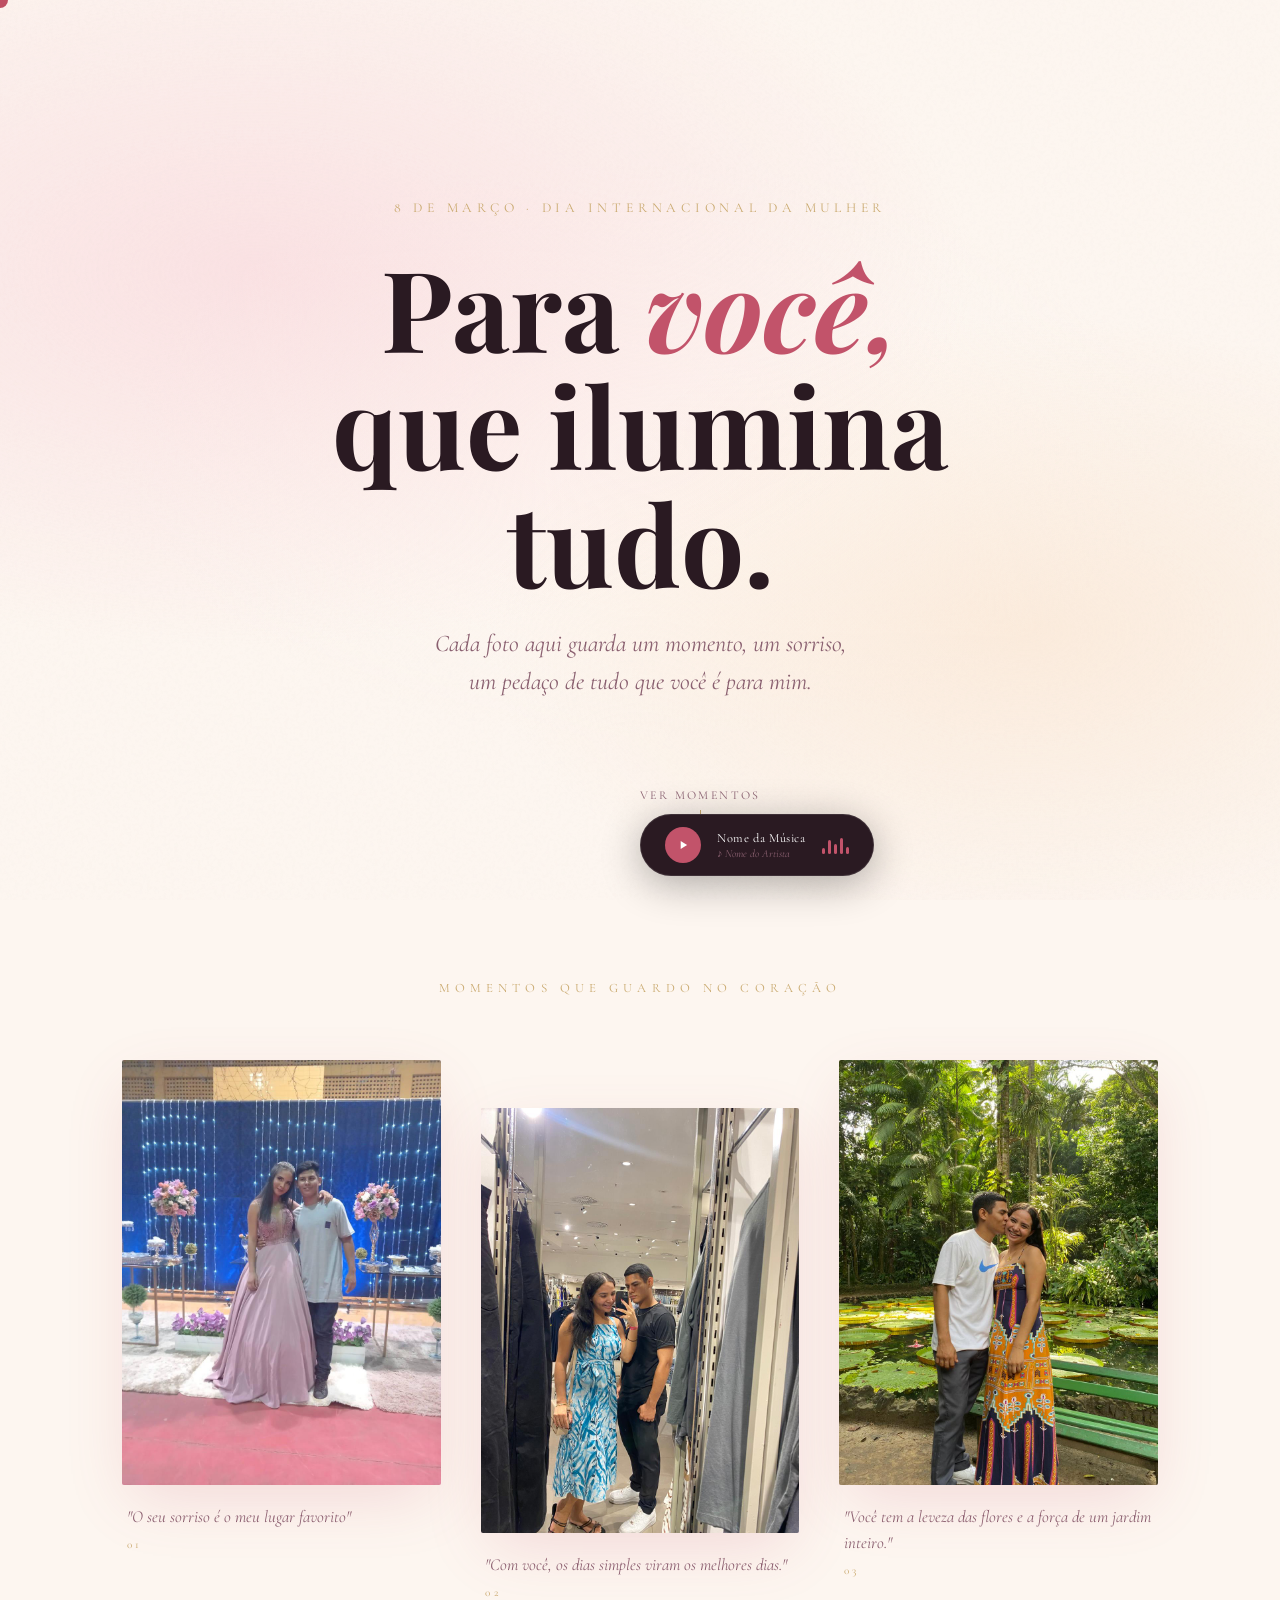
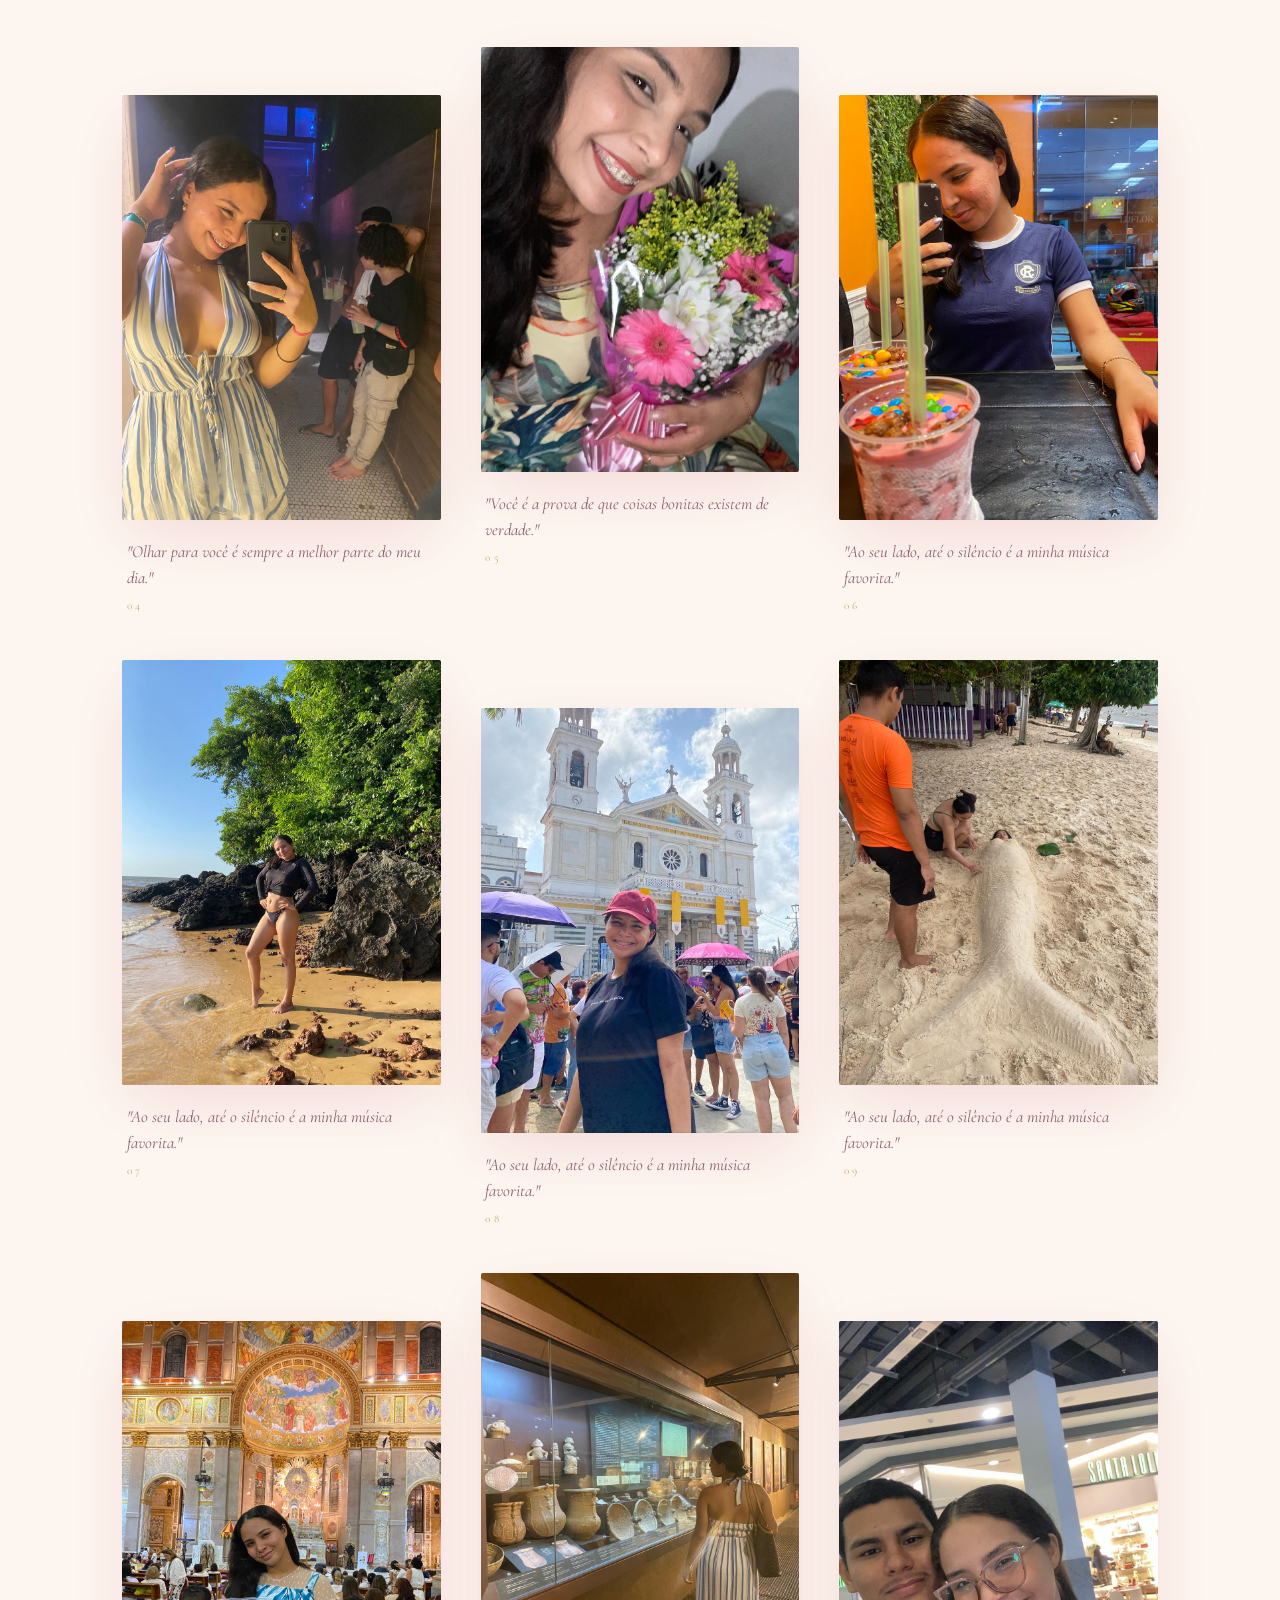
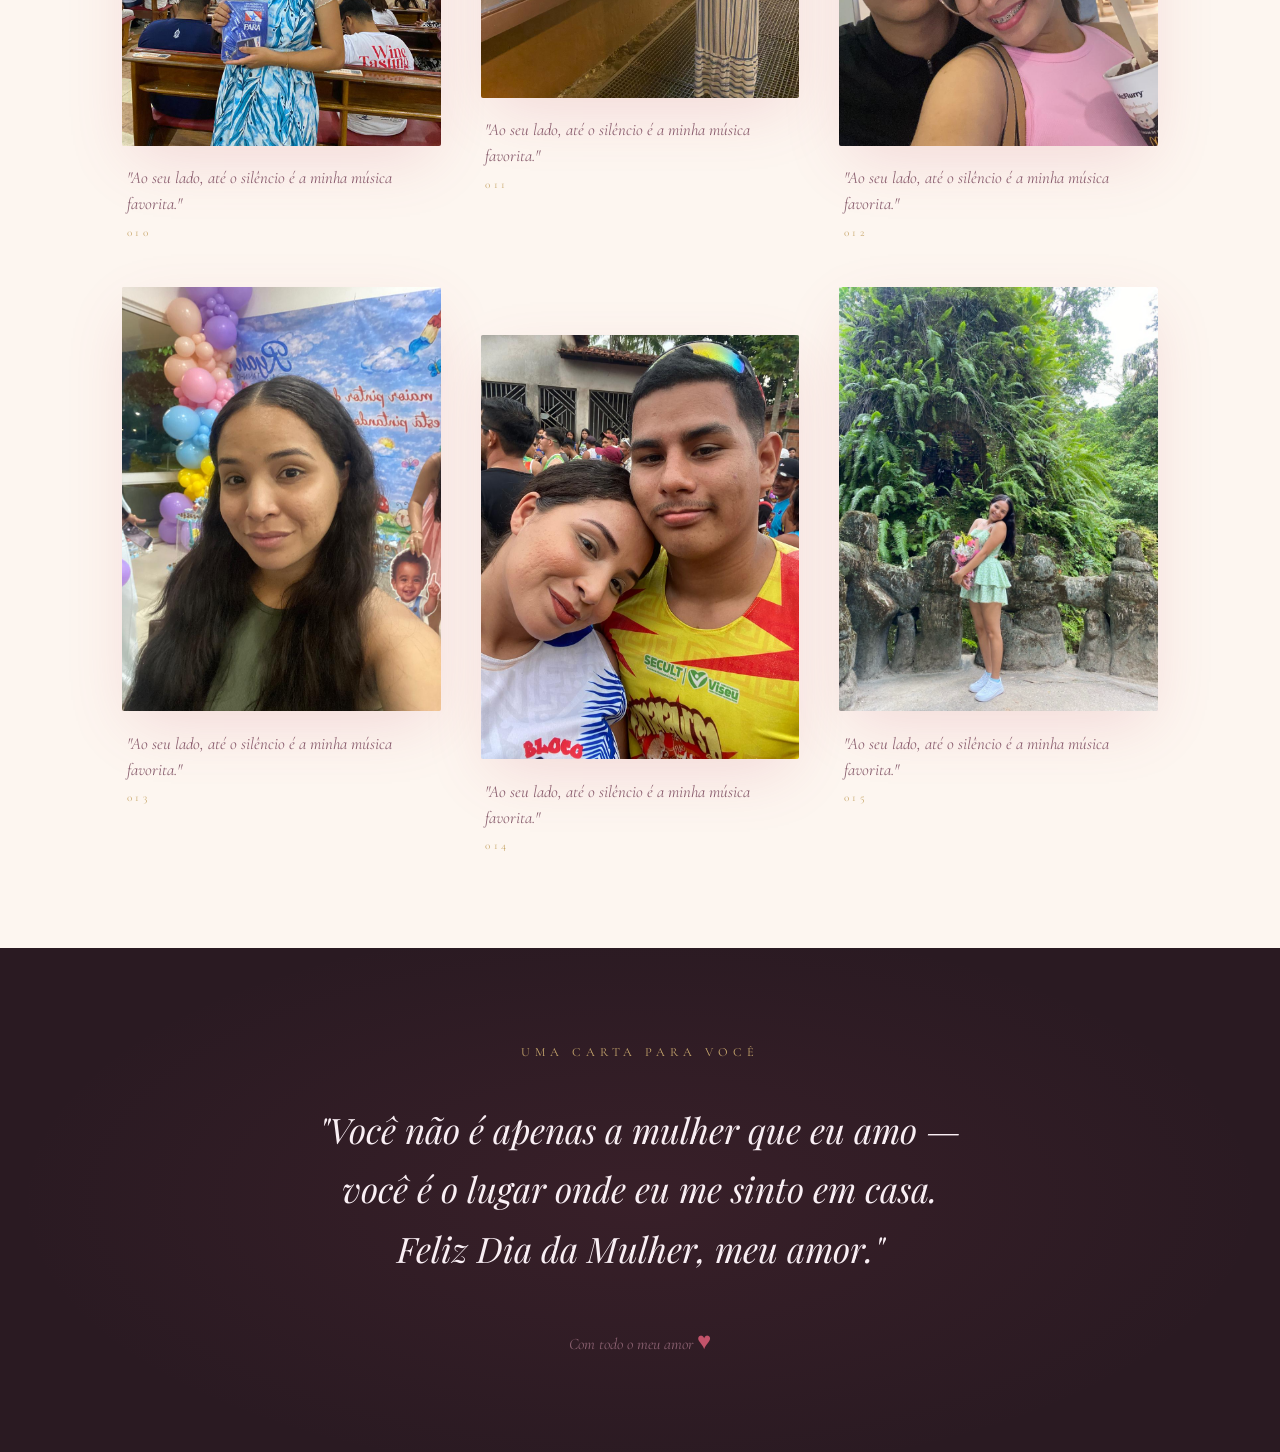
==== index.html @ 866d2bb1 "Primeiro commit" ====
<!DOCTYPE html>
<html lang="pt-BR">
<head>
  <meta charset="UTF-8" />
  <meta name="viewport" content="width=device-width, initial-scale=1.0"/>
  <title>Para Você — 8 de Março 💐</title>
  <link href="https://fonts.googleapis.com/css2?family=Playfair+Display:ital,wght@0,400;0,700;1,400;1,700&family=Cormorant+Garamond:ital,wght@0,300;0,400;1,300;1,400&display=swap" rel="stylesheet"/>
  <link rel="stylesheet" href="style.css"/>
</head>
<body>

  <div id="cursor"></div>

  <div id="petals"></div>
  <section id="hero">
    <div class="petal-bg"></div>
    <p class="hero-date">8 de Março · Dia Internacional da Mulher</p>
    <h1 class="hero-title">Para <em>você,</em><br>que ilumina<br>tudo.</h1>
    <p class="hero-sub">
      Cada foto aqui guarda um momento, um sorriso,<br>
      um pedaço de tudo que você é para mim.
    </p>
    <div class="scroll-hint">
      ver momentos
      <span></span>
    </div>
  </section>

  <section id="gallery">
    <p class="section-label">Momentos que guardo no coração</p>
    <div class="photo-grid" id="photoGrid">
      <!-- Cards gerados pelo script.js -->
    </div>
  </section>

  <section id="carta">
    <p class="carta-label">Uma carta para você</p>
    <p class="carta-text">
      "Você não é apenas a mulher que eu amo —<br>
      você é o lugar onde eu me sinto em casa.<br>
      Feliz Dia da Mulher, meu amor."
    </p>
    <p class="carta-assinatura">
      Com todo o meu amor <span class="heart-deco">♥</span>
    </p>
  </section>
  <div id="music-bar">
    <button class="music-btn" id="playBtn" title="Play/Pause">
      <svg id="playIcon"  viewBox="0 0 24 24"><path d="M8 5v14l11-7z"/></svg>
      <svg id="pauseIcon" viewBox="0 0 24 24" style="display:none"><path d="M6 19h4V5H6zm8-14v14h4V5z"/></svg>
    </button>
    <div class="music-info">
      <span class="music-title"  id="musicTitle">Carregando...</span>
      <span class="music-artist" id="musicArtist"></span>
    </div>
    <div class="bars" id="bars">
      <span></span><span></span><span></span><span></span><span></span>
    </div>
  </div>

  <audio id="bgAudio" loop>
    <source src="SUA_MUSICA_AQUI.mp3" type="audio/mpeg">
  </audio>

  <script src="script.js"></script>
</body>
</html>
---- style.css ----
*, *::before, *::after { margin: 0; padding: 0; box-sizing: border-box; }

:root {
  --rose:  #c2536a;
  --blush: #f2d0d8;
  --gold:  #c9a96e;
  --cream: #fdf6f0;
  --dark:  #2a1a22;
  --muted: #8a6070;
}

html { scroll-behavior: smooth; }

body {
  background-color: var(--cream);
  color: var(--dark);
  font-family: 'Cormorant Garamond', serif;
  overflow-x: hidden;
  cursor: none;
}

/* ── GRAIN OVERLAY ── */
body::before {
  content: '';
  position: fixed; inset: 0; z-index: 0;
  background-image: url("data:image/svg+xml,%3Csvg viewBox='0 0 256 256' xmlns='http://www.w3.org/2000/svg'%3E%3Cfilter id='n'%3E%3CfeTurbulence type='fractalNoise' baseFrequency='.9' numOctaves='4' stitchTiles='stitch'/%3E%3C/filter%3E%3Crect width='100%25' height='100%25' filter='url(%23n)' opacity='.04'/%3E%3C/svg%3E");
  pointer-events: none; opacity: .5;
}

/* ── CURSOR ── */
#cursor {
  position: fixed; width: 16px; height: 16px;
  background: var(--rose); border-radius: 50%;
  pointer-events: none; z-index: 9999;
  transform: translate(-50%, -50%);
  transition: transform .15s, width .2s, height .2s;
  mix-blend-mode: multiply;
}

/* ══════ HERO ══════ */
#hero {
  position: relative; min-height: 100vh;
  display: flex; flex-direction: column;
  align-items: center; justify-content: center;
  text-align: center; padding: 3rem 2rem;
  overflow: hidden;
}

.petal-bg {
  position: absolute; inset: 0; z-index: 0;
  background:
    radial-gradient(ellipse 80% 60% at 20% 30%, #f7cdd680 0%, transparent 70%),
    radial-gradient(ellipse 60% 50% at 80% 70%, #f9e0c880 0%, transparent 70%),
    radial-gradient(ellipse 50% 40% at 50% 50%, #fdf6f0 0%, transparent 80%);
}

.hero-date {
  position: relative; z-index: 1;
  font-size: .85rem; letter-spacing: .35em; text-transform: uppercase;
  color: var(--gold); margin-bottom: 2rem;
  opacity: 0; animation: fadeUp .8s .2s forwards;
}

.hero-title {
  position: relative; z-index: 1;
  font-family: 'Playfair Display', serif;
  font-size: clamp(3rem, 9vw, 7rem);
  line-height: 1.05; color: var(--dark);
  opacity: 0; animation: fadeUp .9s .4s forwards;
}

.hero-title em {
  font-style: italic; color: var(--rose);
}

.hero-sub {
  position: relative; z-index: 1;
  font-size: clamp(1.1rem, 2.5vw, 1.5rem);
  color: var(--muted); margin-top: 1.5rem; max-width: 480px;
  line-height: 1.6; font-style: italic;
  opacity: 0; animation: fadeUp 1s .7s forwards;
}

.scroll-hint {
  position: absolute; bottom: 2.5rem; left: 50%; transform: translateX(-50%);
  z-index: 1; display: flex; flex-direction: column; align-items: center;
  gap: .5rem; color: var(--muted); font-size: .75rem; letter-spacing: .2em;
  text-transform: uppercase; opacity: 0; animation: fadeUp .8s 1.3s forwards;
}

.scroll-hint span {
  width: 1px; height: 50px; background: var(--gold); display: block;
  animation: lineGrow 1.5s 1.5s infinite; transform-origin: top;
}

/* ══════ GALLERY ══════ */
#gallery {
  padding: 5rem 2rem 6rem;
  max-width: 1100px; margin: 0 auto;
}

.section-label {
  text-align: center; font-size: .8rem; letter-spacing: .4em;
  text-transform: uppercase; color: var(--gold); margin-bottom: 4rem;
}

.photo-grid {
  display: grid;
  grid-template-columns: repeat(auto-fill, minmax(300px, 1fr));
  gap: 3rem 2.5rem;
}

.photo-card {
  position: relative;
  opacity: 0; transform: translateY(40px);
  transition: opacity .7s ease, transform .7s ease;
}

.photo-card.visible {
  opacity: 1; transform: translateY(0);
}

.photo-card:nth-child(even) { margin-top: 3rem; }

.photo-wrap {
  position: relative; overflow: hidden;
  border-radius: 2px;
  aspect-ratio: 3/4;
  background: var(--blush);
  box-shadow: 0 20px 60px -10px #c2536a30;
}

.photo-wrap img {
  width: 100%; height: 100%;
  object-fit: cover;
  transition: transform .7s cubic-bezier(.25,.46,.45,.94);
}

.photo-card:hover .photo-wrap img { transform: scale(1.06); }

.photo-overlay {
  position: absolute; inset: 0;
  background: linear-gradient(to top, #2a1a22ee 0%, #2a1a2200 55%);
  display: flex; align-items: flex-end;
  padding: 1.8rem 1.5rem;
  opacity: 0; transition: opacity .5s;
}

.photo-card:hover .photo-overlay { opacity: 1; }

.overlay-phrase {
  font-family: 'Playfair Display', serif;
  font-style: italic;
  font-size: 1.1rem; color: #fff;
  line-height: 1.45;
}

.photo-caption {
  margin-top: 1.2rem; padding: 0 .3rem;
}

.photo-caption .phrase {
  font-size: 1.05rem; color: var(--muted);
  font-style: italic; line-height: 1.55;
}

.photo-caption .number {
  font-size: .7rem; letter-spacing: .3em;
  color: var(--gold); text-transform: uppercase;
  margin-top: .5rem; display: block;
}

/* ══════ CARTA ══════ */
#carta {
  background: var(--dark);
  color: var(--cream);
  padding: 6rem 2rem;
  text-align: center;
  position: relative; overflow: hidden;
}

#carta::before {
  content: ''; position: absolute; inset: 0;
  background: radial-gradient(ellipse 70% 80% at 50% 50%, #c2536a18, transparent 70%);
}

.carta-label {
  font-size: .78rem; letter-spacing: .4em; text-transform: uppercase;
  color: var(--gold); margin-bottom: 2.5rem; position: relative;
}

.carta-text {
  font-family: 'Playfair Display', serif;
  font-size: clamp(1.4rem, 3.5vw, 2.2rem);
  font-style: italic; line-height: 1.7;
  max-width: 680px; margin: 0 auto;
  color: #f9eff4; position: relative;
}

.carta-assinatura {
  margin-top: 3rem; font-size: 1rem;
  color: var(--muted); position: relative;
  font-style: italic;
}

.heart-deco {
  display: inline-block;
  color: var(--rose); font-size: 1.5rem;
  animation: pulse 1.5s infinite;
}

#music-bar {
  position: fixed; bottom: 1.5rem; left: 50%;
  transform: translateX(-50%);
  z-index: 1000;
  background: var(--dark);
  border: 1px solid #ffffff18;
  border-radius: 50px;
  padding: .75rem 1.5rem;
  display: flex; align-items: center; gap: 1rem;
  backdrop-filter: blur(10px);
  box-shadow: 0 8px 40px #00000050;
  opacity: 0; animation: fadeUp .8s 1.8s forwards;
}

.music-btn {
  width: 36px; height: 36px; border-radius: 50%;
  background: var(--rose); border: none; cursor: pointer;
  display: flex; align-items: center; justify-content: center;
  transition: transform .2s, background .2s;
}

.music-btn:hover { transform: scale(1.1); background: #d46278; }

.music-btn svg { width: 14px; height: 14px; fill: #fff; }

.music-info { display: flex; flex-direction: column; gap: .1rem; }

.music-title {
  font-size: .78rem; color: #fff; letter-spacing: .05em;
  white-space: nowrap; max-width: 180px; overflow: hidden;
  text-overflow: ellipsis;
}

.music-artist {
  font-size: .68rem; color: var(--muted); font-style: italic;
}

.bars {
  display: flex; align-items: flex-end; gap: 3px; height: 18px;
}

.bars span {
  width: 3px; background: var(--rose); border-radius: 2px;
  animation: barDance .8s infinite ease-in-out;
}

.bars span:nth-child(1) { height: 6px;  animation-delay: 0s;   }
.bars span:nth-child(2) { height: 14px; animation-delay: .15s; }
.bars span:nth-child(3) { height: 10px; animation-delay: .3s;  }
.bars span:nth-child(4) { height: 16px; animation-delay: .1s;  }
.bars span:nth-child(5) { height: 7px;  animation-delay: .25s; }

.bars.paused span { animation-play-state: paused; }

.petal {
  position: fixed; top: -40px; pointer-events: none;
  z-index: 1; font-size: 1.2rem;
  animation: petalFall linear infinite;
  opacity: .7;
}

@keyframes fadeUp {
  from { opacity: 0; transform: translateY(28px); }
  to   { opacity: 1; transform: translateY(0); }
}
@keyframes lineGrow {
  0%, 100% { transform: scaleY(0); opacity: 0; }
  50%       { transform: scaleY(1); opacity: 1; }
}
@keyframes pulse {
  0%, 100% { transform: scale(1); }
  50%       { transform: scale(1.25); }
}
@keyframes barDance {
  0%, 100% { transform: scaleY(.4); }
  50%       { transform: scaleY(1); }
}
@keyframes petalFall {
  0%   { transform: translateY(0) rotate(0deg);     opacity: .8; }
  100% { transform: translateY(110vh) rotate(360deg); opacity: 0; }
}

@media (max-width: 600px) {
  .photo-card:nth-child(even) { margin-top: 0; }
  .photo-grid { gap: 2rem 1.5rem; }
}
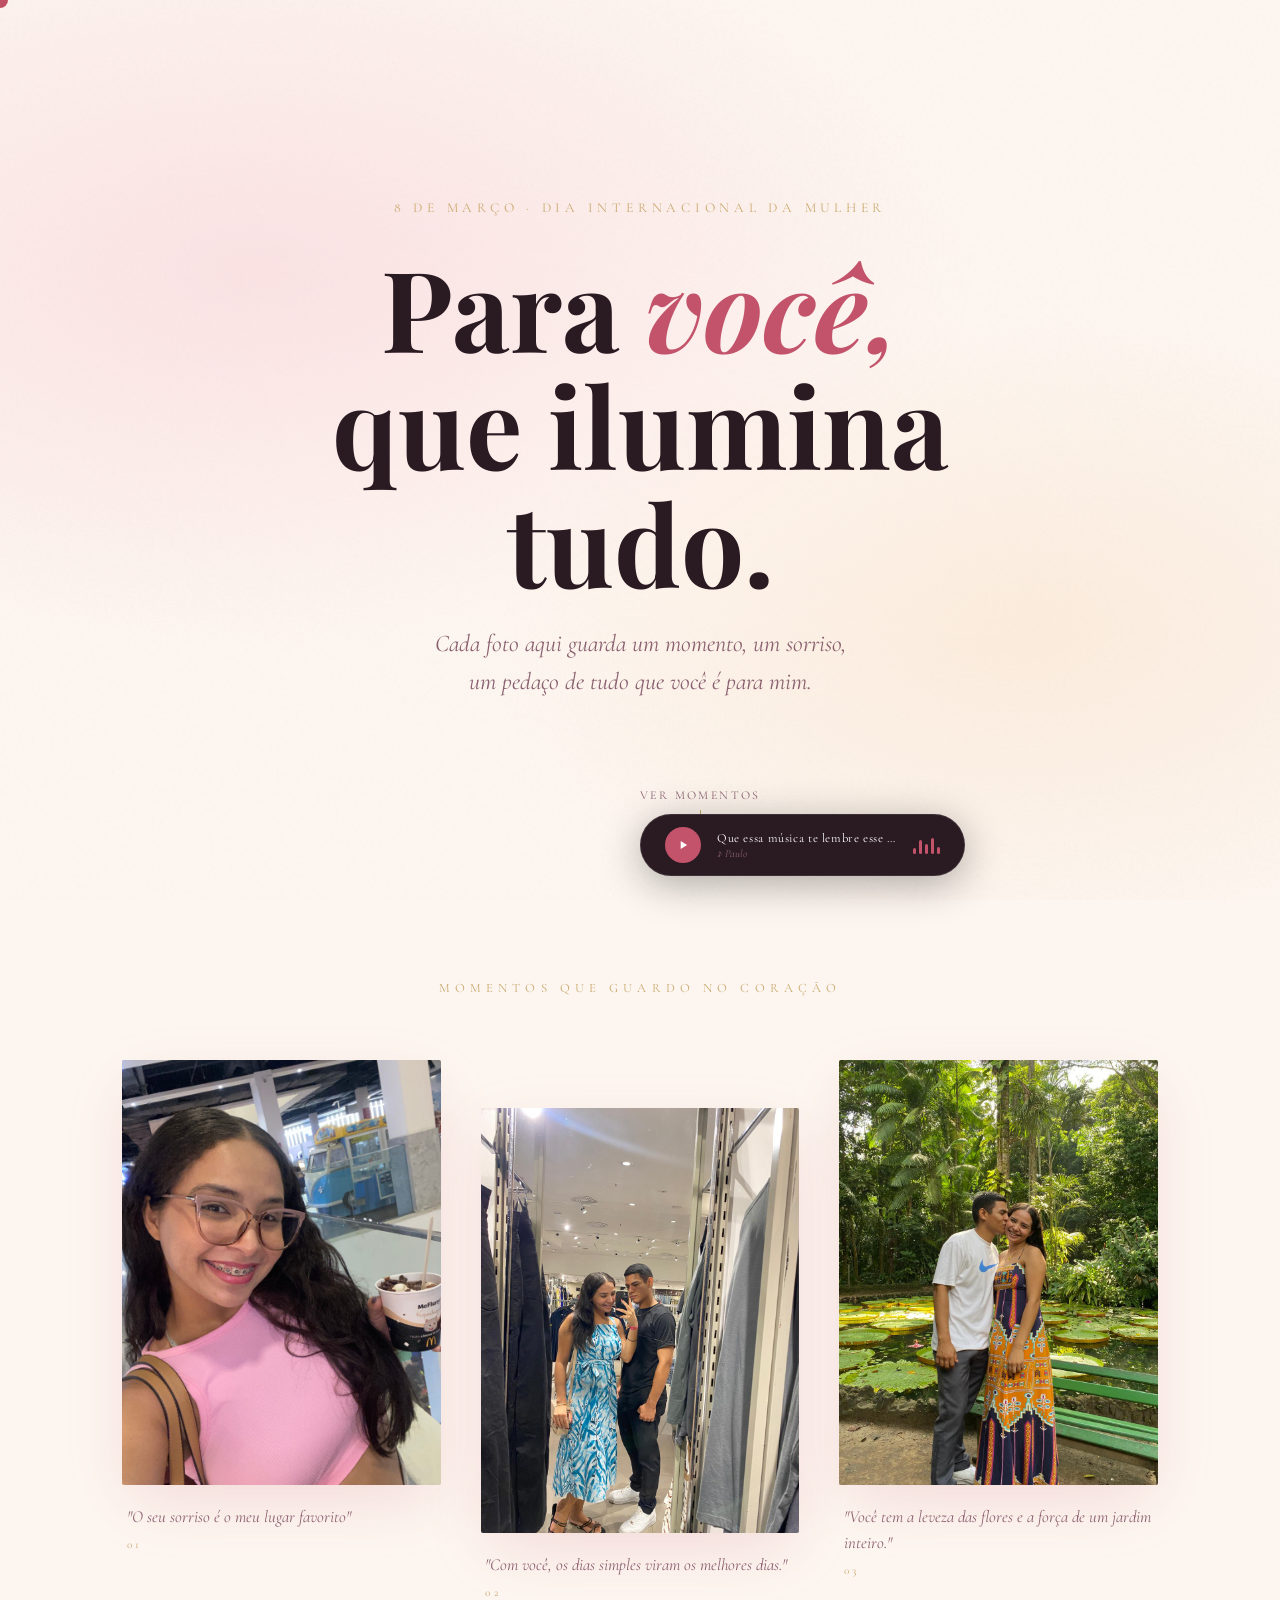
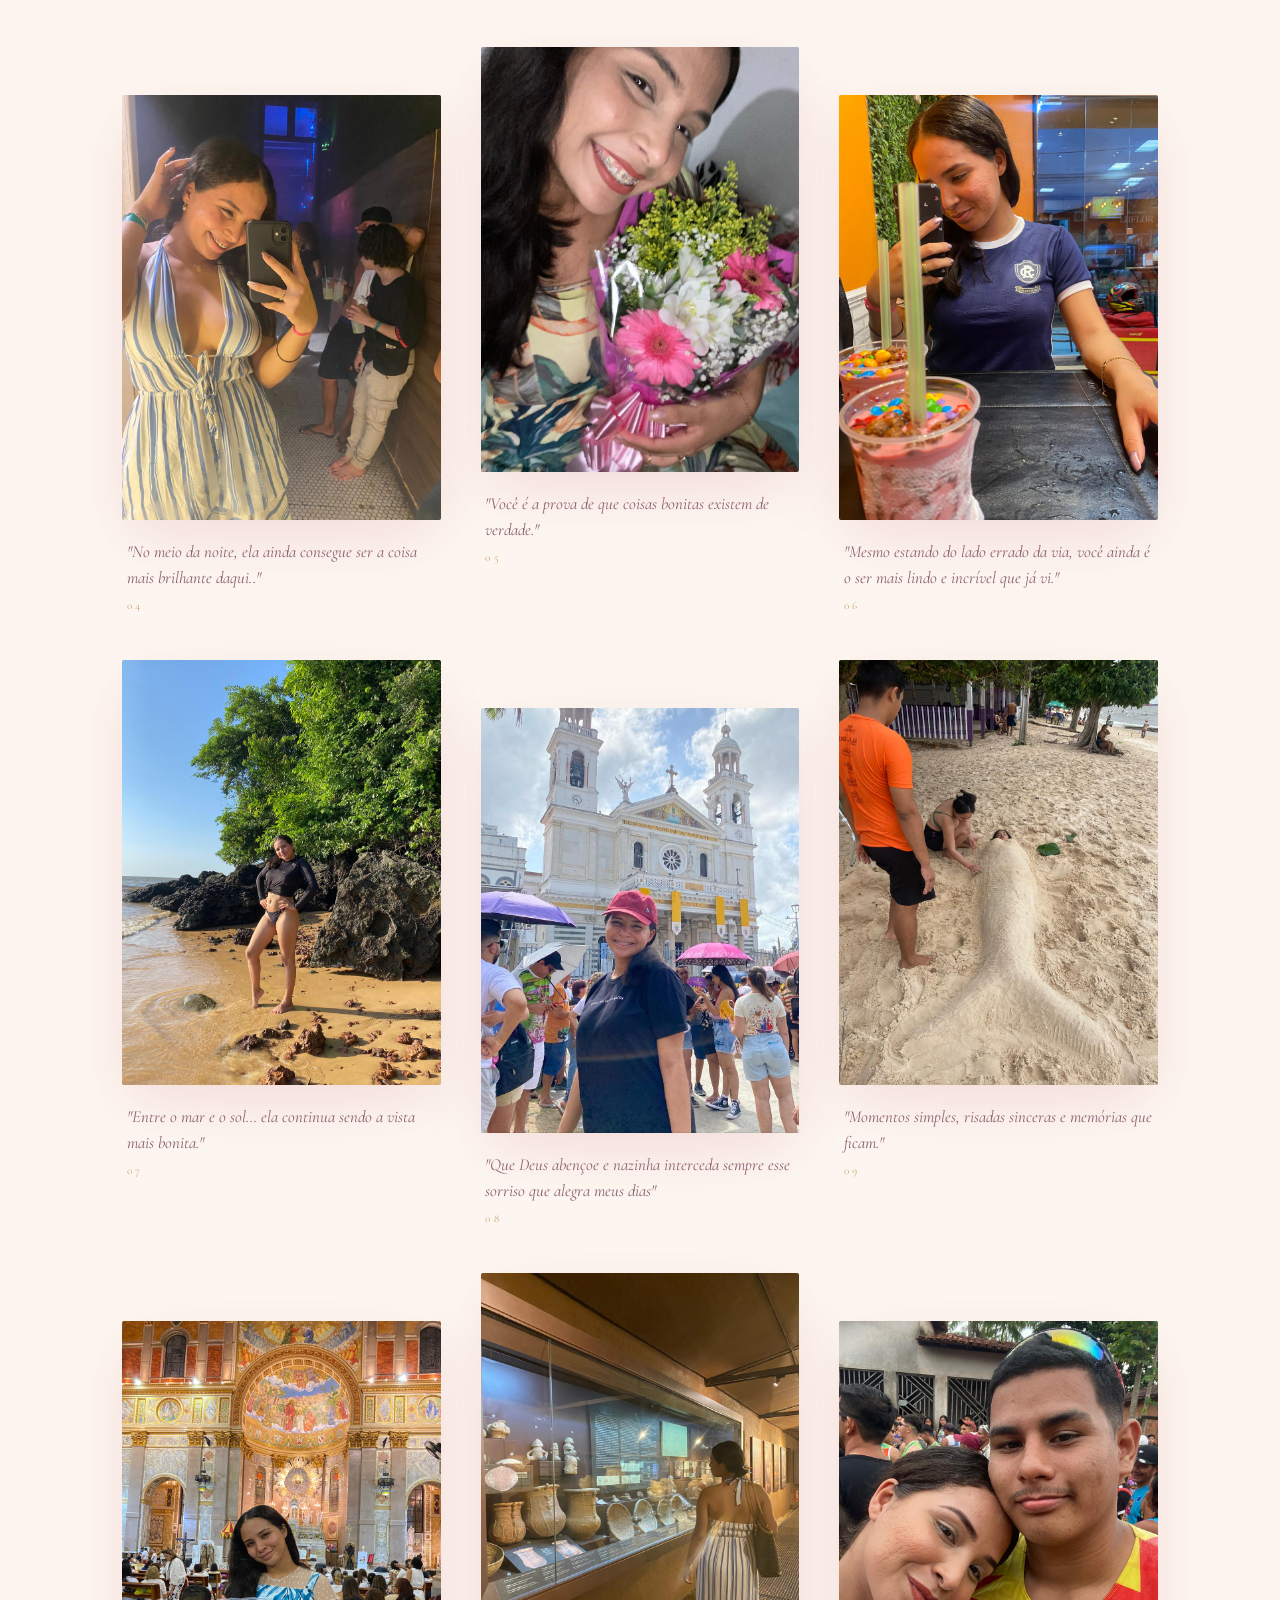
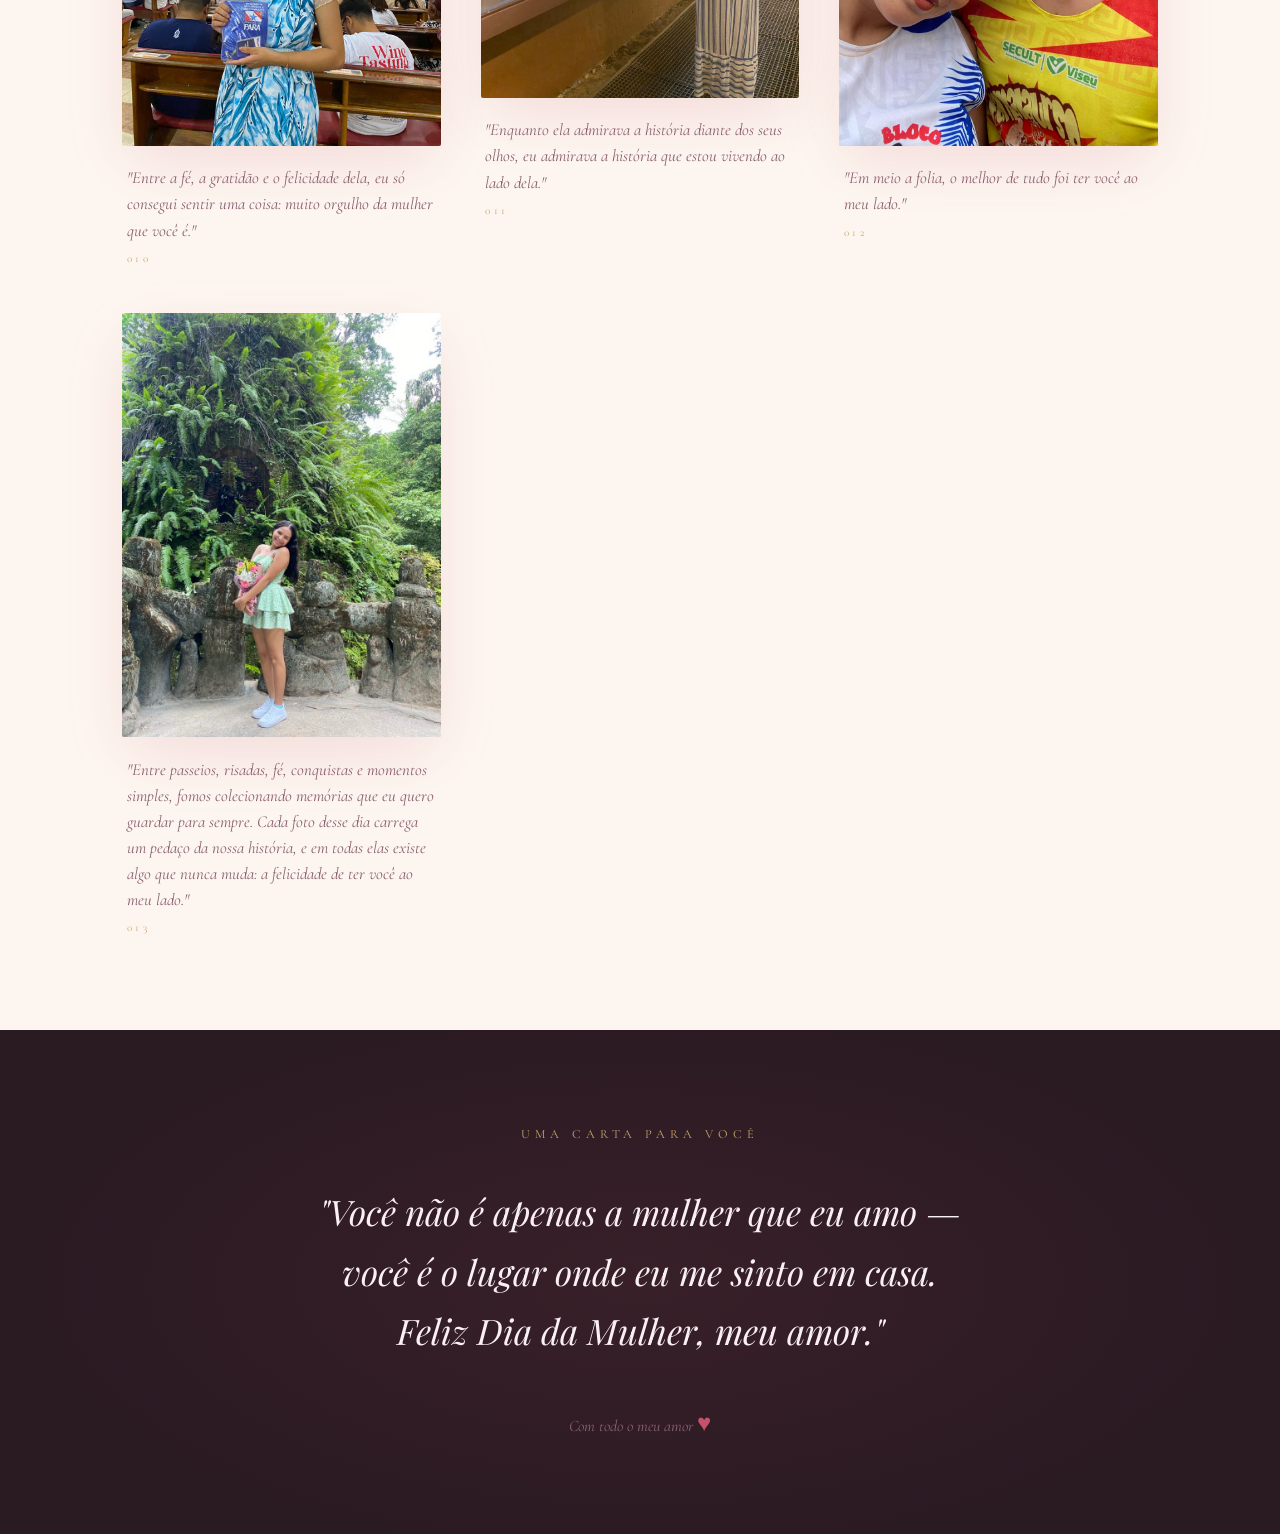
==== commit b8009f40: "feat: adicionando a musicca" ====
--- a/index.html
+++ b/index.html
@@ -12,6 +12,7 @@
   <div id="cursor"></div>
 
   <div id="petals"></div>
+
   <section id="hero">
     <div class="petal-bg"></div>
     <p class="hero-date">8 de Março · Dia Internacional da Mulher</p>
@@ -44,6 +45,7 @@
       Com todo o meu amor <span class="heart-deco">♥</span>
     </p>
   </section>
+
   <div id="music-bar">
     <button class="music-btn" id="playBtn" title="Play/Pause">
       <svg id="playIcon"  viewBox="0 0 24 24"><path d="M8 5v14l11-7z"/></svg>
@@ -58,9 +60,11 @@
     </div>
   </div>
 
-  <audio id="bgAudio" loop>
-    <source src="SUA_MUSICA_AQUI.mp3" type="audio/mpeg">
-  </audio>
+  <iframe id="ytAudio"
+    src="https://www.youtube.com/embed/Y59pC4FcBxM?autoplay=0&loop=1&playlist=Y59pC4FcBxM"
+    allow="autoplay"
+    style="display:none">
+  </iframe>
 
   <script src="script.js"></script>
 </body>
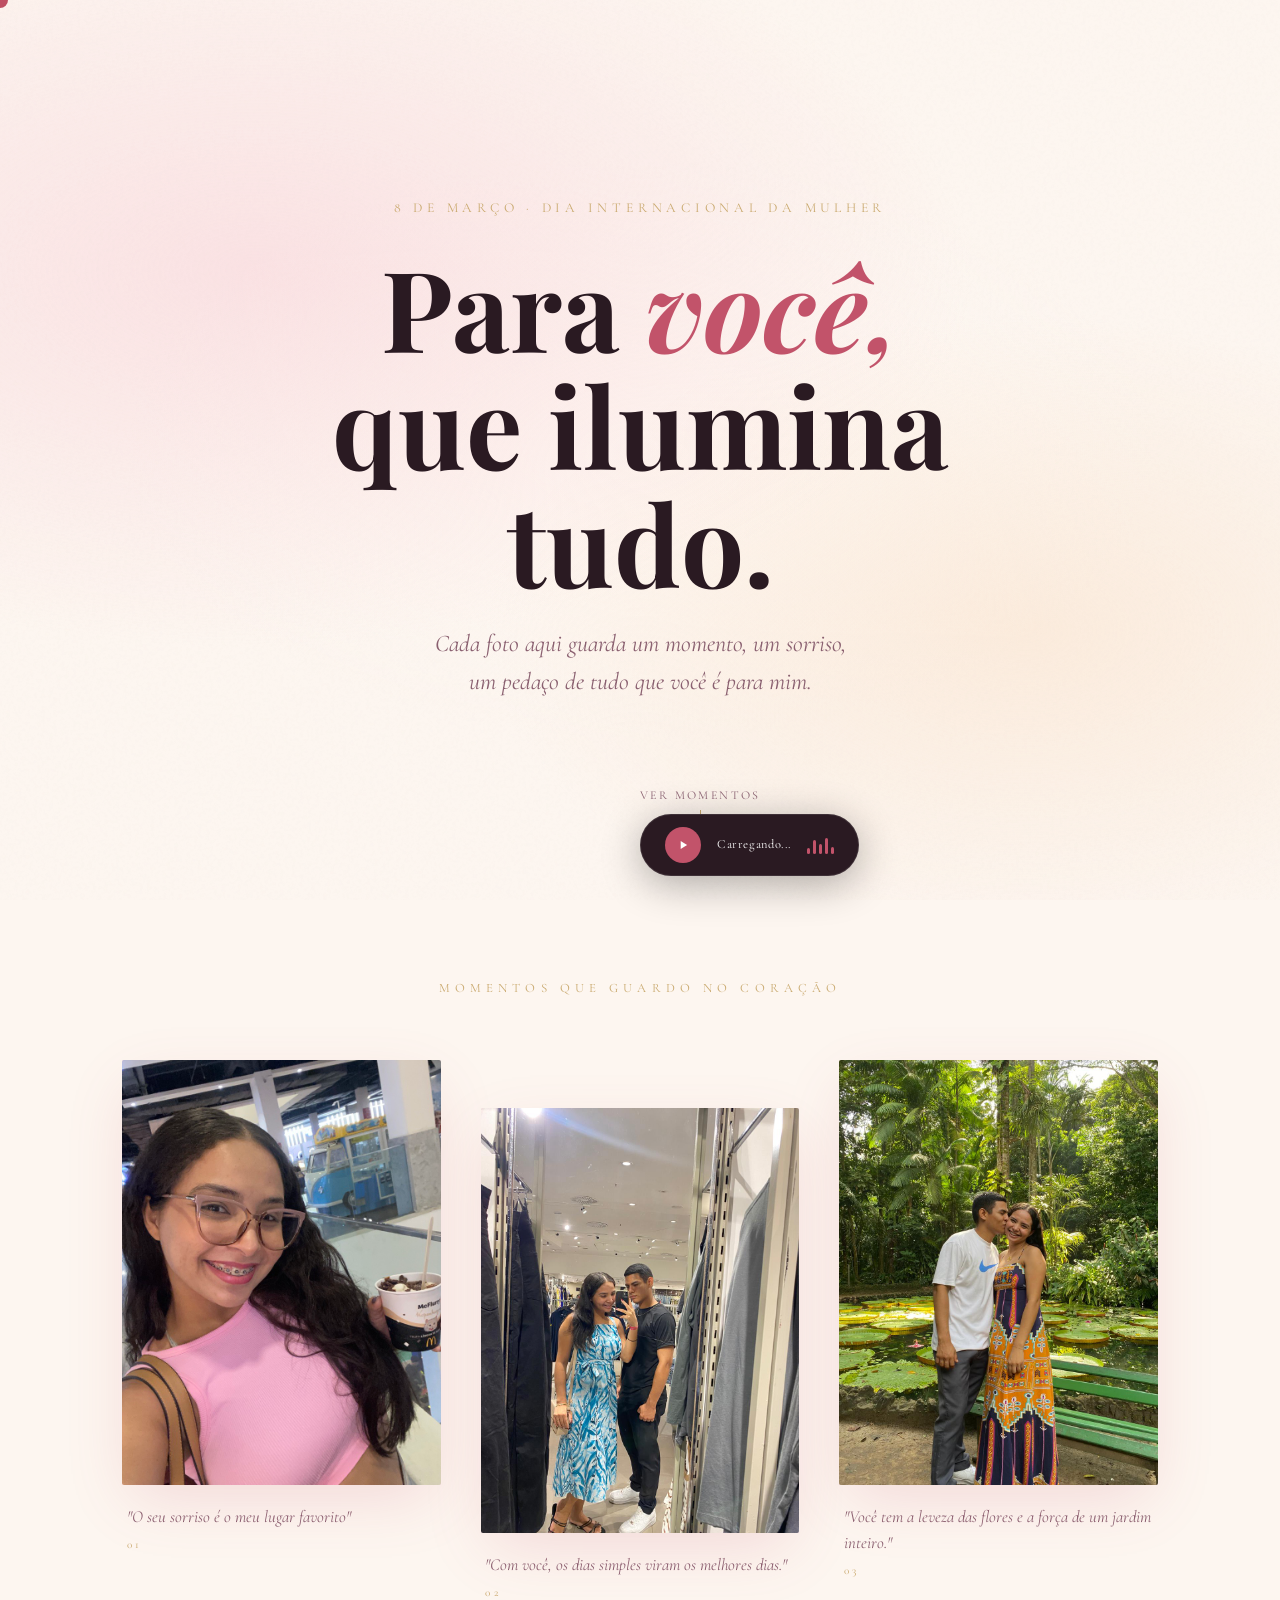
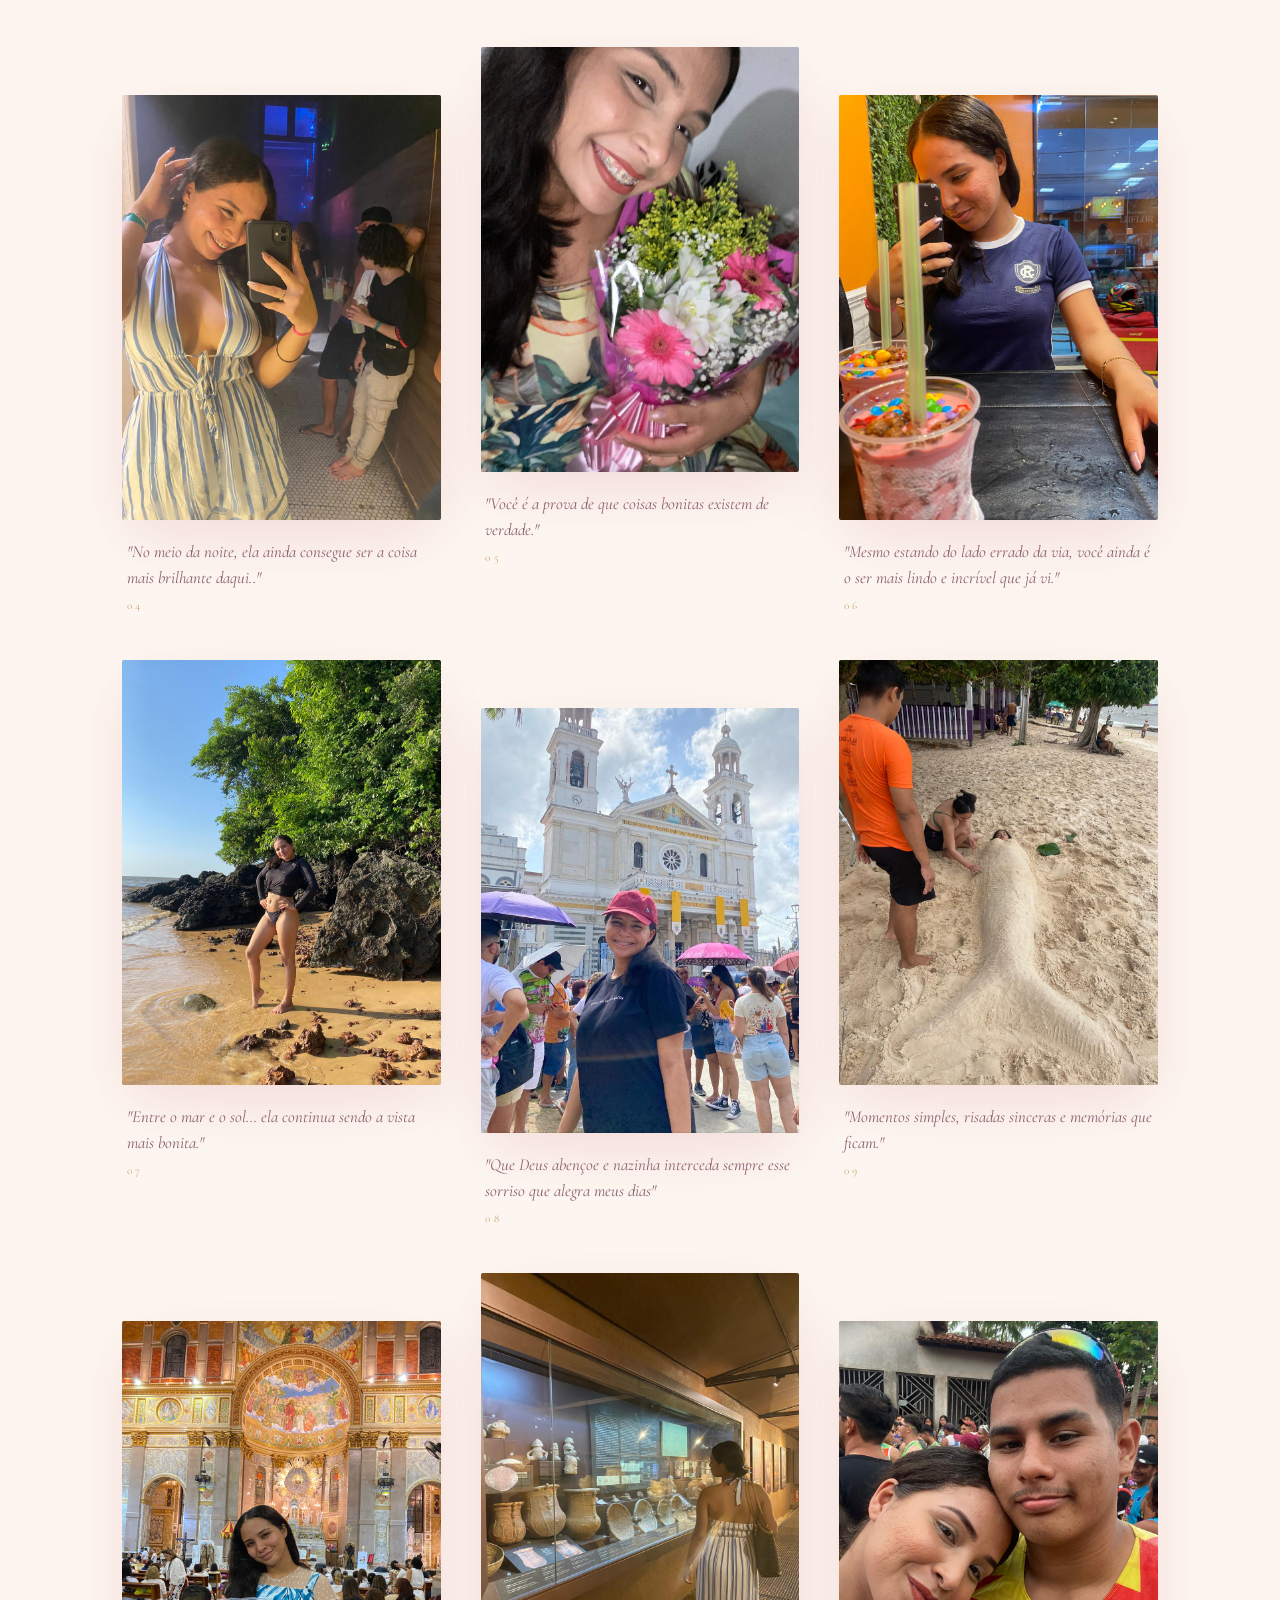
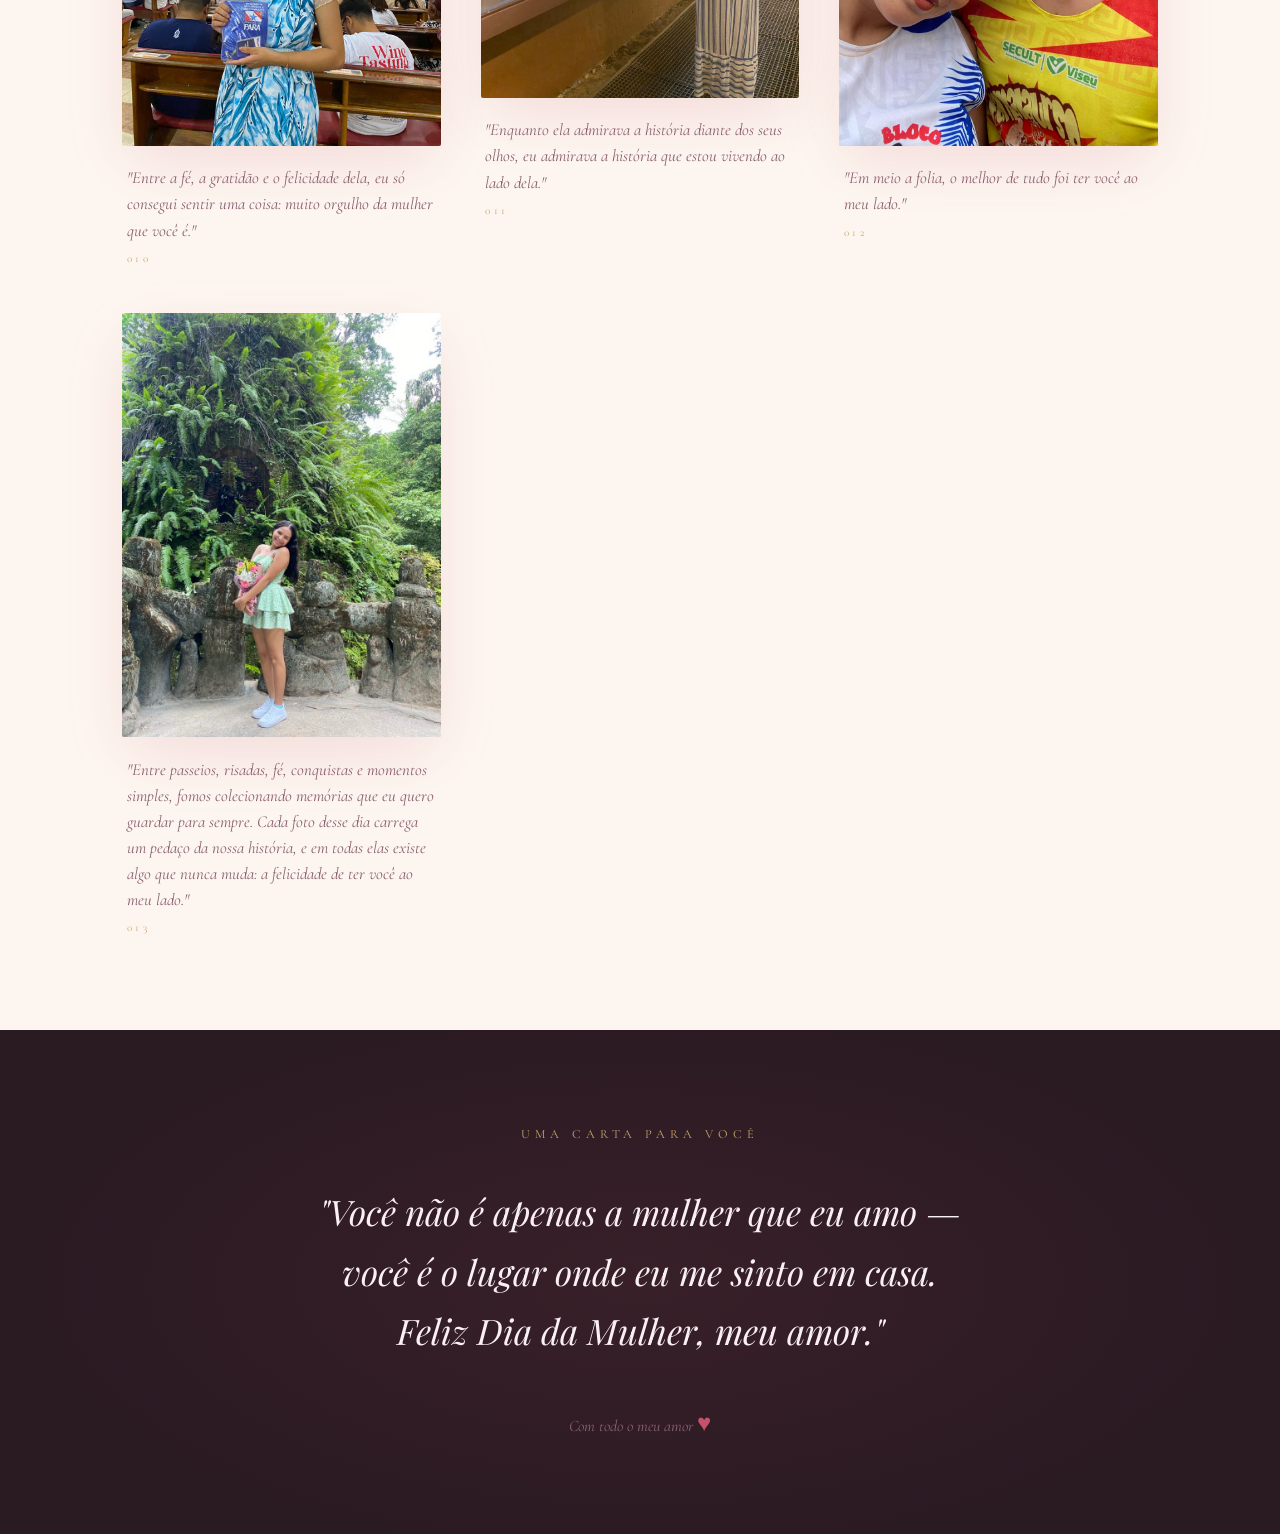
==== commit 7617a090: "fix: ajustando a musica" ====
--- a/index.html
+++ b/index.html
@@ -10,7 +10,6 @@
 <body>
 
   <div id="cursor"></div>
-
   <div id="petals"></div>
 
   <section id="hero">
@@ -29,9 +28,7 @@
 
   <section id="gallery">
     <p class="section-label">Momentos que guardo no coração</p>
-    <div class="photo-grid" id="photoGrid">
-      <!-- Cards gerados pelo script.js -->
-    </div>
+    <div class="photo-grid" id="photoGrid"></div>
   </section>
 
   <section id="carta">
@@ -60,12 +57,9 @@
     </div>
   </div>
 
-  <iframe id="ytAudio"
-    src="https://www.youtube.com/embed/Y59pC4FcBxM?autoplay=0&loop=1&playlist=Y59pC4FcBxM"
-    allow="autoplay"
-    style="display:none">
-  </iframe>
+  <div id="yt-player" style="display:none"></div>
 
+  <script src="https://www.youtube.com/iframe_api"></script>
   <script src="script.js"></script>
 </body>
 </html>
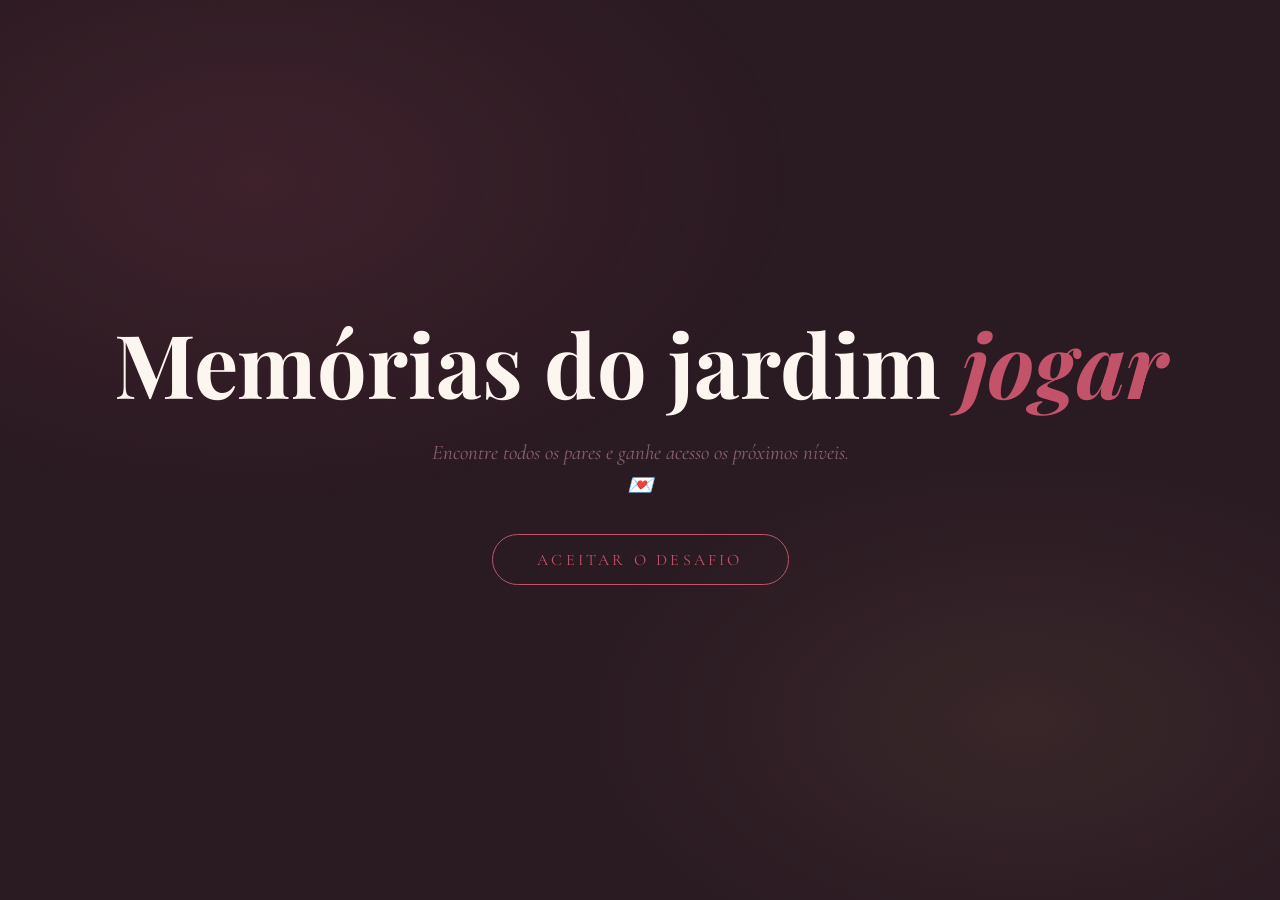
==== commit d24e7428: "feat: adicionando a pagina de jogo" ====
--- a/index.html
+++ b/index.html
@@ -1,65 +1,63 @@
 <!DOCTYPE html>
 <html lang="pt-BR">
 <head>
-  <meta charset="UTF-8" />
+  <meta charset="UTF-8"/>
   <meta name="viewport" content="width=device-width, initial-scale=1.0"/>
-  <title>Para Você — 8 de Março 💐</title>
-  <link href="https://fonts.googleapis.com/css2?family=Playfair+Display:ital,wght@0,400;0,700;1,400;1,700&family=Cormorant+Garamond:ital,wght@0,300;0,400;1,300;1,400&display=swap" rel="stylesheet"/>
-  <link rel="stylesheet" href="style.css"/>
+  <title>Jogo da Memória</title>
+  <link href="https://fonts.googleapis.com/css2?family=Playfair+Display:ital,wght@0,400;0,700;1,400&family=Cormorant+Garamond:ital,wght@0,300;0,400;1,300&display=swap" rel="stylesheet"/>
+  <link rel="stylesheet" href="jogo.css"/>
 </head>
 <body>
 
-  <div id="cursor"></div>
   <div id="petals"></div>
 
-  <section id="hero">
-    <div class="petal-bg"></div>
-    <p class="hero-date">8 de Março · Dia Internacional da Mulher</p>
-    <h1 class="hero-title">Para <em>você,</em><br>que ilumina<br>tudo.</h1>
-    <p class="hero-sub">
-      Cada foto aqui guarda um momento, um sorriso,<br>
-      um pedaço de tudo que você é para mim.
+  <div id="intro">
+    <h1 class="intro-title">Memórias do jardim <em>jogar</em></h1>
+    <p class="intro-sub">
+      Encontre todos os pares e ganhe acesso os próximos níveis. 💌
     </p>
-    <div class="scroll-hint">
-      ver momentos
-      <span></span>
-    </div>
-  </section>
-
-  <section id="gallery">
-    <p class="section-label">Momentos que guardo no coração</p>
-    <div class="photo-grid" id="photoGrid"></div>
-  </section>
-
-  <section id="carta">
-    <p class="carta-label">Uma carta para você</p>
-    <p class="carta-text">
-      "Você não é apenas a mulher que eu amo —<br>
-      você é o lugar onde eu me sinto em casa.<br>
-      Feliz Dia da Mulher, meu amor."
-    </p>
-    <p class="carta-assinatura">
-      Com todo o meu amor <span class="heart-deco">♥</span>
-    </p>
-  </section>
-
-  <div id="music-bar">
-    <button class="music-btn" id="playBtn" title="Play/Pause">
-      <svg id="playIcon"  viewBox="0 0 24 24"><path d="M8 5v14l11-7z"/></svg>
-      <svg id="pauseIcon" viewBox="0 0 24 24" style="display:none"><path d="M6 19h4V5H6zm8-14v14h4V5z"/></svg>
-    </button>
-    <div class="music-info">
-      <span class="music-title"  id="musicTitle">Carregando...</span>
-      <span class="music-artist" id="musicArtist"></span>
-    </div>
-    <div class="bars" id="bars">
-      <span></span><span></span><span></span><span></span><span></span>
-    </div>
+    <button class="btn-start" onclick="startGame()">Aceitar o desafio</button>
   </div>
 
-  <div id="yt-player" style="display:none"></div>
+  <div id="game-screen">
+    <div class="game-header">
+      <h2 class="game-title">Encontre todos os <em>pares</em></h2>
+      <div class="stats">
+        <div class="stat">
+          <span class="stat-val" id="moves">0</span>
+          <span class="stat-label">Tentativas</span>
+        </div>
+        <div class="stat">
+          <span class="stat-val" id="pairs">0/8</span>
+          <span class="stat-label">Pares</span>
+        </div>
+        <div class="stat">
+          <span class="stat-val" id="timer">0s</span>
+          <span class="stat-label">Tempo</span>
+        </div>
+      </div>
+    </div>
+    <div id="grid"></div>
+  </div>
 
-  <script src="https://www.youtube.com/iframe_api"></script>
-  <script src="script.js"></script>
+  <div id="win-overlay">
+    <div class="win-emoji">🌹</div>
+    <h2 class="win-title">Você ganhou,<br><em>meu amor!</em></h2>
+    <p class="win-sub">Agora sua surpresa está desbloqueada. Clique abaixo para ver tudo que preparei pra você.</p>
+    <div class="win-stats">
+      <div class="stat">
+        <span class="stat-val" id="final-moves">0</span>
+        <span class="stat-label">Tentativas</span>
+      </div>
+      <div class="stat">
+        <span class="stat-val" id="final-time">0s</span>
+        <span class="stat-label">Tempo</span>
+      </div>
+    </div>
+    <a class="btn-next" href="index.html">Ver minha surpresa 💐</a>
+    <button class="btn-replay" onclick="replayGame()">Jogar novamente</button>
+  </div>
+
+  <script src="jogo.js"></script>
 </body>
 </html>
--- a/jogo.css
+++ b/jogo.css
@@ -0,0 +1,296 @@
+*, *::before, *::after { margin: 0; padding: 0; box-sizing: border-box; }
+
+:root {
+  --rose:  #c2536a;
+  --blush: #f2d0d8;
+  --gold:  #c9a96e;
+  --cream: #fdf6f0;
+  --dark:  #2a1a22;
+  --muted: #8a6070;
+}
+
+html { scroll-behavior: smooth; }
+
+body {
+  min-height: 100vh;
+  background: var(--dark);
+  font-family: 'Cormorant Garamond', serif;
+  color: var(--cream);
+  overflow-x: hidden;
+}
+
+body::before {
+  content: '';
+  position: fixed; inset: 0; z-index: 0;
+  background:
+    radial-gradient(ellipse 70% 60% at 20% 20%, #c2536a22 0%, transparent 60%),
+    radial-gradient(ellipse 60% 50% at 80% 80%, #c9a96e18 0%, transparent 60%);
+  pointer-events: none;
+}
+
+/* ══════ INTRO ══════ */
+#intro {
+  position: relative; z-index: 1;
+  min-height: 100vh;
+  display: flex; flex-direction: column;
+  align-items: center; justify-content: center;
+  text-align: center; padding: 2rem;
+  gap: 1.5rem;
+}
+
+.intro-tag {
+  font-size: .75rem; letter-spacing: .4em; text-transform: uppercase;
+  color: var(--gold);
+  opacity: 0; animation: fadeUp .7s .2s forwards;
+}
+
+.intro-title {
+  font-family: 'Playfair Display', serif;
+  font-size: clamp(2.5rem, 8vw, 5.5rem);
+  line-height: 1.1; color: var(--cream);
+  opacity: 0; animation: fadeUp .8s .4s forwards;
+}
+
+.intro-title em { color: var(--rose); font-style: italic; }
+
+.intro-sub {
+  font-size: clamp(1rem, 2.5vw, 1.3rem);
+  color: var(--muted); font-style: italic;
+  max-width: 440px; line-height: 1.6;
+  opacity: 0; animation: fadeUp .8s .6s forwards;
+}
+
+.btn-start {
+  margin-top: .5rem;
+  padding: .9rem 2.8rem;
+  background: transparent;
+  border: 1px solid var(--rose);
+  color: var(--rose);
+  font-family: 'Cormorant Garamond', serif;
+  font-size: 1rem; letter-spacing: .2em;
+  text-transform: uppercase;
+  border-radius: 50px; cursor: pointer;
+  transition: background .3s, color .3s, transform .2s;
+  opacity: 0; animation: fadeUp .8s .8s forwards;
+}
+
+.btn-start:hover {
+  background: var(--rose); color: #fff;
+  transform: scale(1.04);
+}
+
+/* ══════ GAME SCREEN ══════ */
+#game-screen {
+  display: none;
+  position: relative; z-index: 1;
+  min-height: 100vh;
+  padding: 2.5rem 1.5rem 5rem;
+  flex-direction: column;
+  align-items: center; gap: 2rem;
+}
+
+#game-screen.active { display: flex; }
+
+.game-header { text-align: center; }
+
+.game-title {
+  font-family: 'Playfair Display', serif;
+  font-size: clamp(1.4rem, 4vw, 2rem);
+  color: var(--cream);
+}
+
+.game-title em { color: var(--rose); font-style: italic; }
+
+.stats {
+  display: flex; gap: 2rem; justify-content: center;
+  margin-top: 1rem;
+}
+
+.stat {
+  display: flex; flex-direction: column; align-items: center; gap: .2rem;
+}
+
+.stat-val {
+  font-family: 'Playfair Display', serif;
+  font-size: 1.8rem; color: var(--gold); line-height: 1;
+}
+
+.stat-label {
+  font-size: .7rem; letter-spacing: .25em;
+  text-transform: uppercase; color: var(--muted);
+}
+
+/* ══════ GRID ══════ */
+#grid {
+  display: grid;
+  grid-template-columns: repeat(4, 1fr);
+  gap: 12px;
+  max-width: 540px; width: 100%;
+}
+
+.card {
+  aspect-ratio: 3/4;
+  perspective: 800px;
+  cursor: pointer;
+}
+
+.card-inner {
+  width: 100%; height: 100%;
+  position: relative;
+  transform-style: preserve-3d;
+  transition: transform .5s cubic-bezier(.4,0,.2,1);
+  border-radius: 8px;
+}
+
+.card.flipped .card-inner,
+.card.matched .card-inner {
+  transform: rotateY(180deg);
+}
+
+.card-front, .card-back {
+  position: absolute; inset: 0;
+  backface-visibility: hidden;
+  border-radius: 8px;
+  display: flex; align-items: center; justify-content: center;
+}
+
+.card-front {
+  background: #3a2530;
+  border: 1px solid #ffffff12;
+  box-shadow: 0 4px 20px #00000040;
+  font-size: 1.6rem;
+  transition: background .3s;
+}
+
+.card:hover:not(.flipped):not(.matched) .card-front {
+  background: #4a3040;
+  border-color: var(--rose);
+}
+
+.card-back {
+  transform: rotateY(180deg);
+  background: var(--blush);
+  font-size: 2rem;
+  overflow: hidden;
+}
+
+.card-back img {
+  width: 100%; height: 100%;
+  object-fit: cover;
+  border-radius: 8px;
+}
+
+.card.matched .card-front,
+.card.matched .card-back {
+  box-shadow: 0 0 0 2px var(--rose), 0 6px 24px #c2536a44;
+}
+
+/* ══════ WIN OVERLAY ══════ */
+#win-overlay {
+  display: none;
+  position: fixed; inset: 0; z-index: 100;
+  background: #2a1a22ee;
+  backdrop-filter: blur(8px);
+  flex-direction: column;
+  align-items: center; justify-content: center;
+  text-align: center; gap: 1.5rem;
+  padding: 2rem;
+}
+
+#win-overlay.active { display: flex; }
+
+.win-emoji {
+  font-size: 3rem;
+  animation: bounceIn .6s cubic-bezier(.36,.07,.19,.97);
+}
+
+.win-title {
+  font-family: 'Playfair Display', serif;
+  font-size: clamp(2rem, 6vw, 3.5rem);
+  color: var(--cream); line-height: 1.2;
+}
+
+.win-title em { color: var(--rose); }
+
+.win-sub {
+  font-size: clamp(1rem, 2.5vw, 1.25rem);
+  color: var(--muted); font-style: italic;
+  max-width: 380px; line-height: 1.6;
+}
+
+.win-stats {
+  display: flex; gap: 2.5rem;
+  background: #ffffff08;
+  border: 1px solid #ffffff12;
+  border-radius: 12px;
+  padding: 1rem 2rem;
+}
+
+.btn-next {
+  padding: 1rem 3rem;
+  background: var(--rose);
+  border: none; border-radius: 50px;
+  color: #fff;
+  font-family: 'Playfair Display', serif;
+  font-size: 1.1rem; font-style: italic;
+  cursor: pointer;
+  transition: transform .2s, background .2s;
+  box-shadow: 0 8px 30px #c2536a50;
+  text-decoration: none;
+  display: inline-block;
+  animation: pulseBtn 2s 1s infinite;
+}
+
+.btn-next:hover { transform: scale(1.06); background: #d46278; }
+
+.btn-replay {
+  background: transparent;
+  border: 1px solid #ffffff30;
+  color: var(--muted);
+  font-family: 'Cormorant Garamond', serif;
+  font-size: .85rem; letter-spacing: .15em;
+  text-transform: uppercase;
+  padding: .6rem 1.6rem; border-radius: 50px;
+  cursor: pointer;
+  transition: border-color .2s, color .2s;
+}
+
+.btn-replay:hover { border-color: var(--rose); color: var(--rose); }
+
+/* ══════ PÉTALAS ══════ */
+.petal {
+  position: fixed; top: -40px; pointer-events: none;
+  z-index: 1; font-size: 1.2rem;
+  animation: petalFall linear infinite;
+}
+
+/* ══════ KEYFRAMES ══════ */
+@keyframes fadeUp {
+  from { opacity: 0; transform: translateY(24px); }
+  to   { opacity: 1; transform: translateY(0); }
+}
+
+@keyframes bounceIn {
+  0%   { transform: scale(0); }
+  60%  { transform: scale(1.2); }
+  100% { transform: scale(1); }
+}
+
+@keyframes pulseBtn {
+  0%, 100% { box-shadow: 0 8px 30px #c2536a50; }
+  50%       { box-shadow: 0 8px 40px #c2536a90; }
+}
+
+@keyframes petalFall {
+  0%   { transform: translateY(0) rotate(0deg); opacity: .8; }
+  100% { transform: translateY(110vh) rotate(360deg); opacity: 0; }
+}
+
+@keyframes cardAppear {
+  from { opacity: 0; transform: scale(.8); }
+  to   { opacity: 1; transform: scale(1); }
+}
+
+@media (max-width: 480px) {
+  #grid { grid-template-columns: repeat(4, 1fr); gap: 8px; max-width: 360px; }
+}
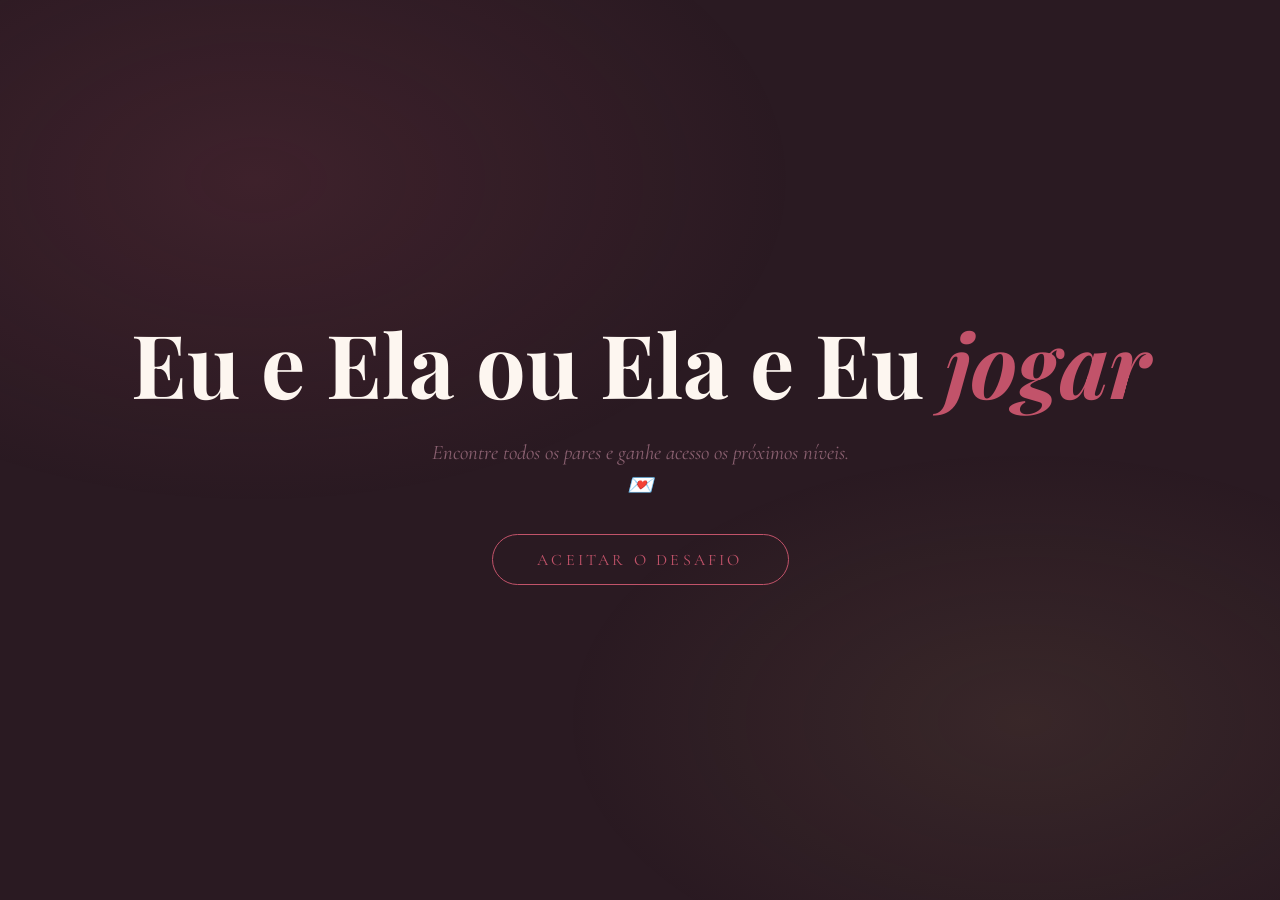
==== commit e3f725a3: "feat: adicioando novas imagens ao jogo de pares" ====
--- a/index.html
+++ b/index.html
@@ -12,7 +12,7 @@
   <div id="petals"></div>
 
   <div id="intro">
-    <h1 class="intro-title">Memórias do jardim <em>jogar</em></h1>
+    <h1 class="intro-title">Eu e Ela ou Ela e Eu <em>jogar</em></h1>
     <p class="intro-sub">
       Encontre todos os pares e ganhe acesso os próximos níveis. 💌
     </p>
@@ -54,10 +54,10 @@
         <span class="stat-label">Tempo</span>
       </div>
     </div>
-    <a class="btn-next" href="index.html">Ver minha surpresa 💐</a>
+    <a class="btn-next" href="amor.html">Ir para o próximo nível💐</a>
     <button class="btn-replay" onclick="replayGame()">Jogar novamente</button>
   </div>
 
   <script src="jogo.js"></script>
 </body>
-</html>+</html>
